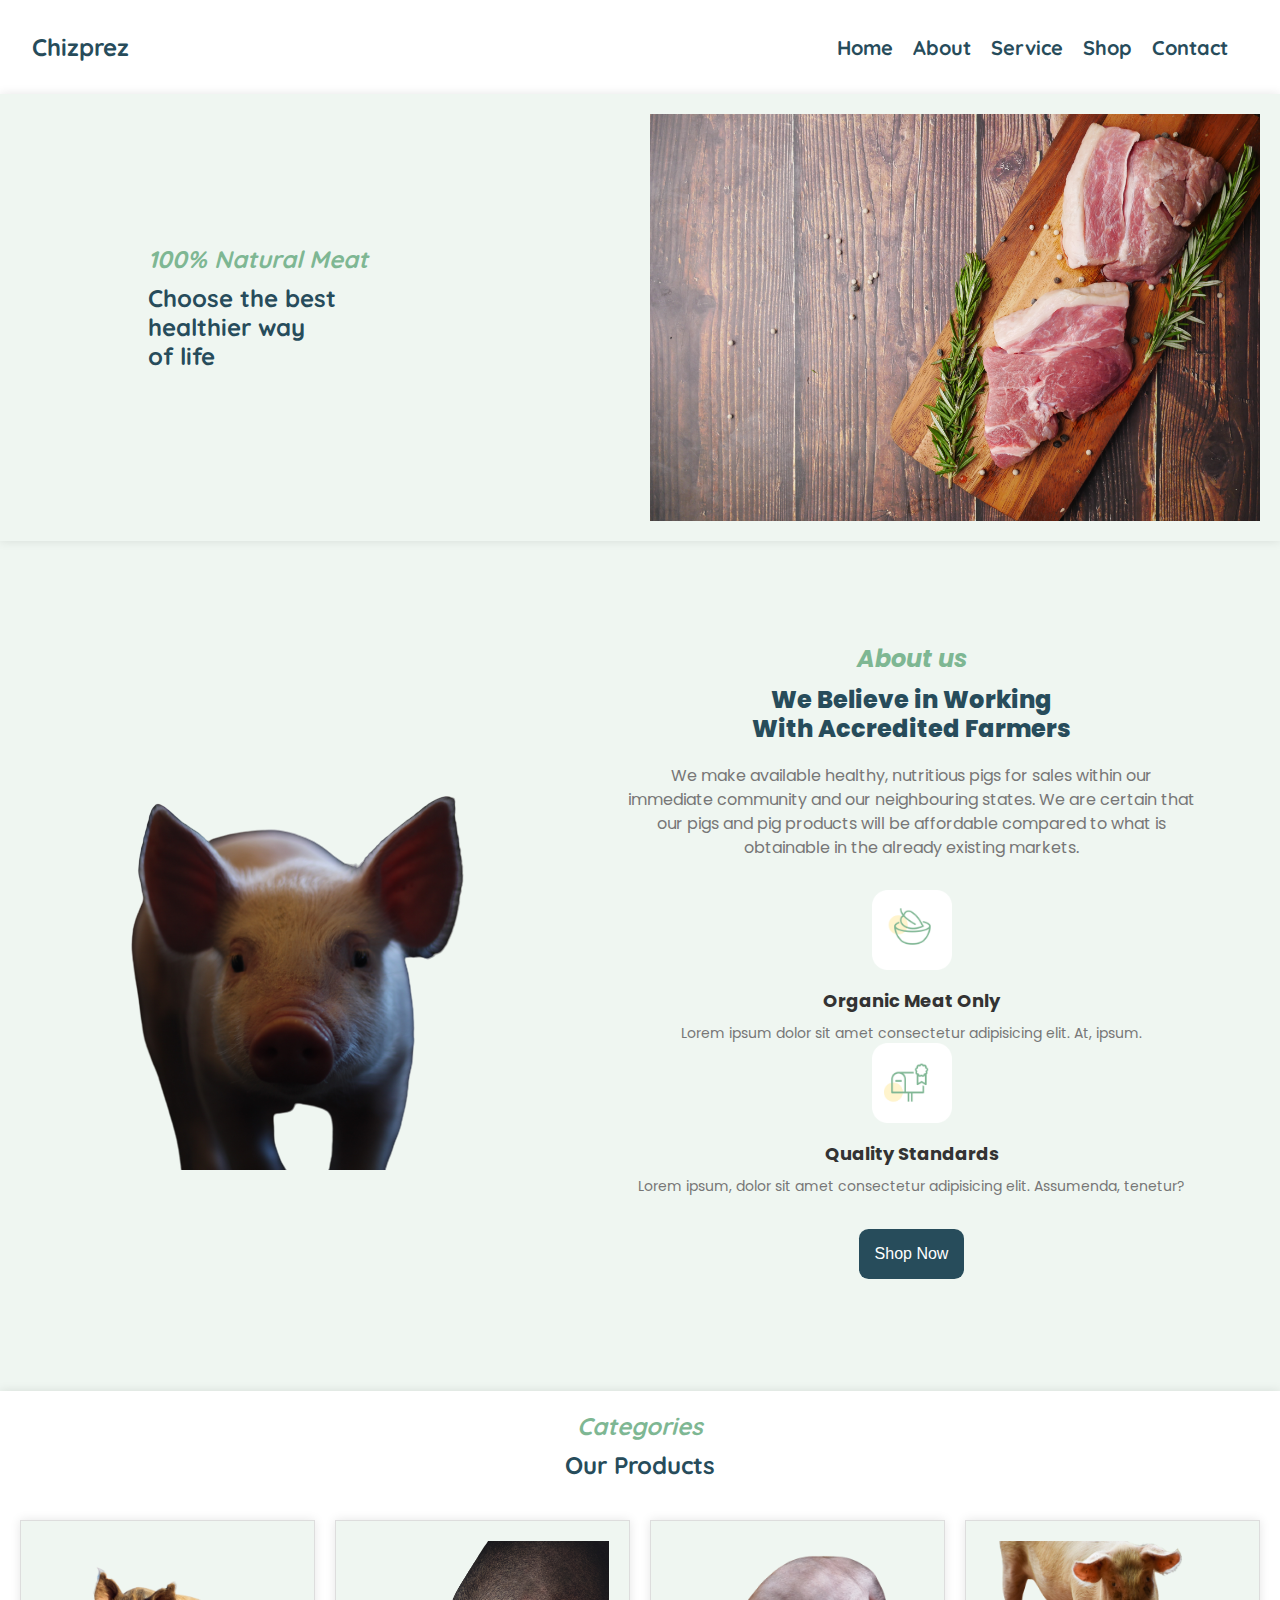
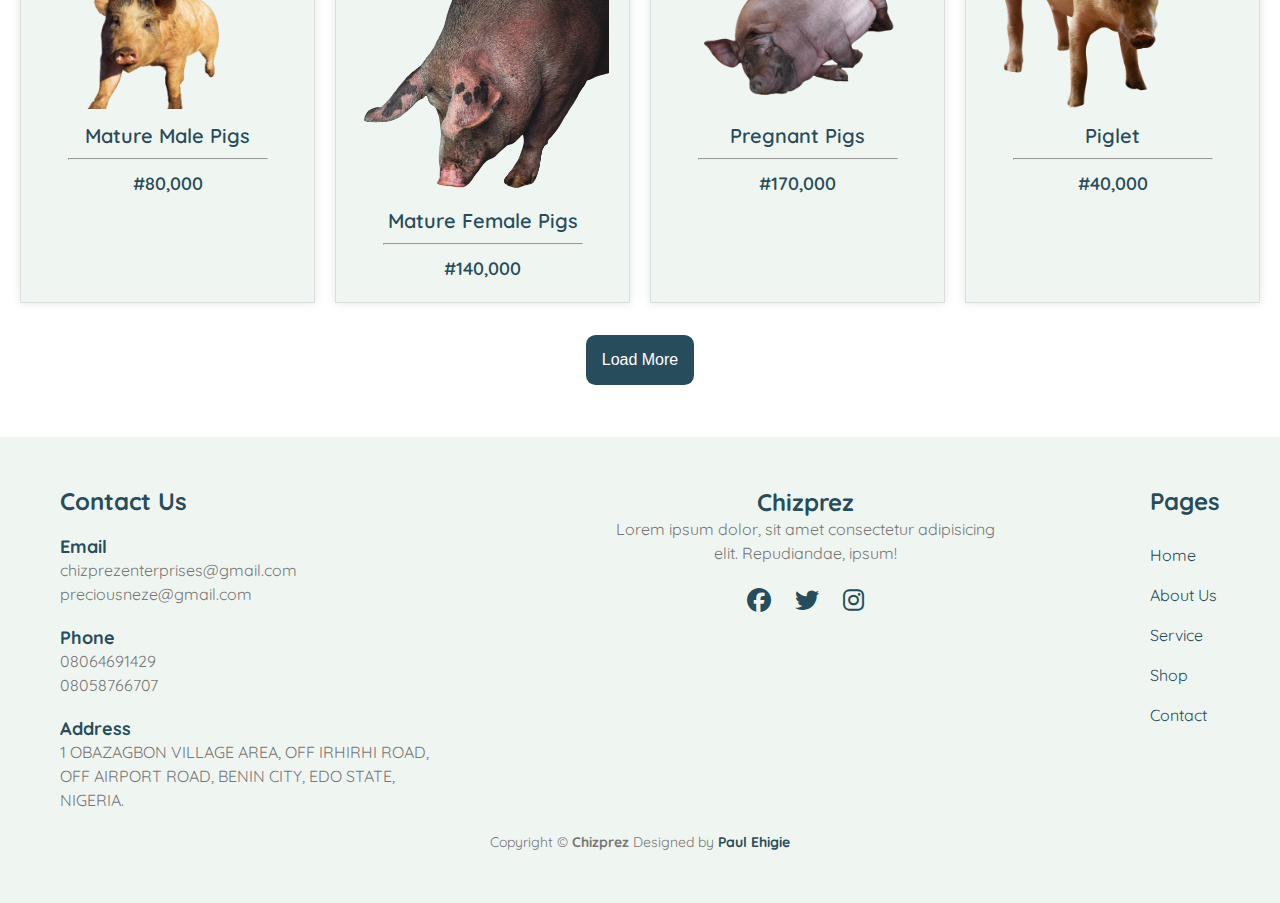
==== index.html @ 5b562388 "pushing the codes to the repo" ====
<!DOCTYPE html>
<html lang="en">
  <head>
    <meta charset="UTF-8" />
    <meta name="viewport" content="width=device-width, initial-scale=1.0" />
    <title>Chizprez</title>
    <link
      rel="stylesheet"
      href="https://cdnjs.cloudflare.com/ajax/libs/font-awesome/6.4.0/css/all.min.css"
    />

    <link rel="stylesheet" href="styles/style.css" />
  </head>
  <body>
    <!-- Navbar -->
    <div class="nav-container">
      <header>
        <nav>
          <div class="logo">
            <h3>Chizprez</h3>
          </div>

          <div class="menu">
            <ul class="menu-links">
              <li><a href="#">Home</a></li>
              <li><a href="#">About</a></li>
              <li><a href="#">Service</a></li>
              <li><a href="#">Shop</a></li>
              <li><a href="#">Contact</a></li>
            </ul>
          </div>

          <div class="hamburger-menu">
            <span class="bar"></span>
            <span class="bar"></span>
            <span class="bar"></span>
          </div>
        </nav>
      </header>
    </div>

    <!-- Hero Section -->
    <div class="hero-container">
      <div class="hero">
        <div class="text">
          <h4>100% Natural Meat</h4>
          <h2>
            Choose the best <br />
            healthier way <br />
            of life
          </h2>
        </div>

        <img src="./Images/pig 7.jpg" alt="">
      </div>
    </div>

    <!-- About Us Section -->
    <div class="about-container">
      <img src="./Images/photo.png" alt="pig" />

      <div class="about-text">
        <h4>About us</h4>
        <h2>
          We Believe in Working <br />
          With Accredited Farmers
        </h2>
        <p>
          We make available healthy, nutritious pigs for sales within our <br />
          immediate community and our neighbouring states. We are certain that
          <br />
          our pigs and pig products will be affordable compared to what is
          <br />
          obtainable in the already existing markets.
        </p>

        <div class="more-info">
          <div class="info">
            <img src="./Images/Icon.png" alt="icon" />
            <h5>Organic Meat Only</h5>
            <p>
              Lorem ipsum dolor sit amet consectetur adipisicing elit. At,
              ipsum.
            </p>
          </div>

          <div class="info">
            <img src="./Images/Icon (1).png" alt="icon" />
            <h5>Quality Standards</h5>
            <p>
              Lorem ipsum, dolor sit amet consectetur adipisicing elit.
              Assumenda, tenetur?
            </p>
          </div>
        </div>

        <button>Shop Now</button>
      </div>
    </div>

    <!-- Products Section -->
    <div class="product-container">
      <h4>Categories</h4>
      <h2>Our Products</h2>

      <div class="card-container">
        <div class="card">
          <img src="./Images/photo 4.png" alt="image" />
          <h6>Mature Male Pigs</h6>
          <hr />
          <p>#80,000</p>
        </div>

        <div class="card">
          <img src="./Images/photo 3.png" alt="image" />
          <h6>Mature Female Pigs</h6>
          <hr />
          <p>#140,000</p>
        </div>

        <div class="card">
          <img src="./Images/photo 2.png" alt="image" />
          <h6>Pregnant Pigs</h6>
          <hr />
          <p>#170,000</p>
        </div>

        <div class="card">
          <img src="./Images/photo 1.png" alt="image" />
          <h6>Piglet</h6>
          <hr />
          <p>#40,000</p>
        </div>
      </div>

      <button>Load More</button>
    </div>

    <!-- Footer Section -->
    <footer>
      <div class="footer-container">
        <div class="footer-info">
          <h2>Contact Us</h2>

          <div class="detail">
            <h5>Email</h5>
            <p>chizprezenterprises@gmail.com <br> preciousneze@gmail.com</p>
          </div>

          <div class="detail">
            <h5>Phone</h5>
            <p>08064691429 <br>08058766707</p>
          </div>

          <div class="detail">
            <h5>Address</h5>
            <p>
              1 OBAZAGBON VILLAGE AREA, OFF IRHIRHI ROAD, <br> OFF AIRPORT ROAD,
              BENIN CITY, EDO STATE, NIGERIA.
            </p> 
          </div>
        </div>

        <div class="social-icon">
            <div class="logo">
            <h3>Chizprez</h3>
          </div>

          <p>Lorem ipsum dolor, sit amet consectetur adipisicing elit. Repudiandae, ipsum!</p>

          <div class="icon">
            <span><i class="fa-brands fa-facebook"></i></span>
            <span><i class="fa-brands fa-twitter"></i></span>
            <span><i class="fa-brands fa-instagram"></i></span>
          </div>
        </div>

        <div class="pages">
            <h2>Pages</h2>
            <p><a href="#">Home</a></p>
            <p><a href="#">About Us</a></p>
            <p><a href="#">Service</a></p>
            <p><a href="#">Shop</a></p>
            <p><a href="#">Contact</a></p>
        </div>
      </div>

      <div class="copyright">
        <p>Copyright &copy; <span>Chizprez</span> Designed by <span><a href="https://www.linkedin.com/in/paulehigie">Paul Ehigie</a></span></p>
    </div>
    </footer>

    <script src="index.js"></script>
  </body>
</html>
---- styles/style.css ----
@import url("https://fonts.googleapis.com/css2?family=Montserrat:ital,wght@1,300&family=Poppins:wght@300;500&family=Quicksand&display=swap");

* {
  margin: 0;
  padding: 0;
  box-sizing: border-box;
}

:root {
  --darkgray: #274c5b;
  --white: hsl(0, 0%, 100%);
  --lightash: #7eb793;
  --lightpurple: #d4d4de;
  --gray: #525c60;
  --lightgray: #eff6f1;
}

a {
  text-decoration: none;
}

body {
  color: var(--white);
  font-family: "Quicksand", sans-serif;
  background-color: var(--white);
}

/* Nabar Section Styling */
  .nav-container {
    background-color: var(--white);
    color: var(--darkgray);
    padding: 2rem;
  }
  
  nav {
    display: flex;
    justify-content: space-between;
    align-items: center;
  }
  
  .logo h3 {
    font-size: 24px;
    font-weight: bold;
  }
  
  .menu ul {
    list-style: none;
    display: flex;
  }
  
  .menu li {
    margin-right: 20px;
  }
  
  .menu a {
    text-decoration: none;
    color: var(--darkgray);
    font-weight: bold;
    font-size: 20px;
  }

  .hamburger-menu {
    display: none;
    cursor: pointer;
  }
  
  .hamburger-menu .bar {
    width: 25px;
    height: 3px;
    margin: 5px;
    background-color: #333;
    transition: all 0.3s ease-in-out;
    display: block;
  }

  /* Hero Section Styling */
 .hero-container {
    display: grid;
    place-items: center;
}

.hero {
    display: grid;
    grid-template-columns: 1fr 1fr;
    background-color: var(--lightgray);
    gap: 20px;
    padding: 20px;
    box-shadow: 0 0 10px rgba(0, 0, 0, 0.1);
}

.hero img {
    width: 100%;
    height: auto;
}

.text {
    display: flex;
    flex-direction: column;
    justify-content: center;
    margin-left: 8rem;
}

h4 {
    font-size: 24px;
    color: var(--lightash);
    font-style: italic;
    margin-bottom: 10px;
}

h2 {
    font-size: 46px;
    font-weight: 900;
    line-height: 1.2;
    color: var(--darkgray);
} 


/* About Us Section Styling */
.about-container {
    display: flex;
    align-items: center;
    margin: 0 auto;
    padding: 5rem 1rem;
    background-color: var(--lightgray);
    box-shadow: 0 0 10px rgba(0, 0, 0, 0.1);
    font-family: "Poppins", sans-serif;
}

 img {
    max-width: 100%;
    height: auto;
}

.about-text {
    text-align: center;
    margin-top: 20px;
}

.about-text h4 {
    font-size: 24px;
    font-style: italic;
    color: var(--lightash);
    margin-bottom: 10px;
}

h2 {
    font-size: 36px;
    font-weight: bold;
    line-height: 1.2;
    color: var(--darkgray);
    margin-bottom: 20px;
}

p {
    font-size: 16px;
    color: #777;
    line-height: 1.5;
}

.more-info {
    /* display: flex; */
    justify-content: space-around;
    margin-top: 30px;
}

.info {
    text-align: center;
}

.info img {
    max-width: 80px;
    height: auto;
    margin-bottom: 10px;
}

.info h5 {
    font-size: 18px;
    font-weight: bold;
    color: #333;
    margin-bottom: 10px;
}

.info p {
    font-size: 14px;
    color: #777;
    line-height: 1.4;
}

button {
    padding: 1rem;
    background-color: var(--darkgray);
    color: var(--white);
    border: none;
    border-radius: .6rem;
    margin: 2rem 0;
    font-size: 16px;
    cursor: pointer;
}

/* Product Section Styling */
.product-container {
    display: flex;
    flex-direction: column;
    align-items: center;
    margin: 0 auto;
    padding: 20px;
    background-color: #fff;
    box-shadow: 0 0 10px rgba(0, 0, 0, 0.1);
    text-align: center;
}

h4 {
    font-size: 24px;
    font-style: italic;
    color: var(--lightash);
    margin-bottom: 10px;
}

h2 {
    font-size: 36px;
    font-weight: 800;
    color: var(--darkgray);
    margin-bottom: 20px;
}

.card-container {
    display: flex;
    flex-wrap: wrap;
    justify-content: center;
    gap: 20px;
    margin-top: 20px;
}

.card {
    flex: 1;
    max-width: 300px;
    background-color: var(--lightgray);
    border: 1px solid #ddd;
    box-shadow: 0 0 10px rgba(0, 0, 0, 0.1);
    text-align: center;
    padding: 20px;
}

.card img {
    max-width: 100%;
    height: auto;
    margin-bottom: 10px;
}

h6 {
    font-size: 20px;
    color: var(--darkgray);
    margin-bottom: 10px;
    font-weight: 600;
}

hr {
    width: 200px;
    height: 2px;
    background-color: #333;
    margin: 10px auto;
}

.card p {
    font-size: 18px;
    font-weight: 600;
    color: var(--darkgray);
}

button:hover {
    background-color: #555;
}

/* Footer Section Styling */
 footer {
    background-color: var(--lightgray);
    color: var(--darkgray);
    padding: 50px 0;
}

.footer-container {
    display: flex;
    flex-wrap: wrap;
    justify-content: space-between;
    max-width: 1200px;
    margin: 0 auto;
    padding: 0 20px;
}

.footer-info {
    flex: 1;
    max-width: 400px;
}

h2 {
    font-size: 24px;
    margin-bottom: 20px;
}

.detail {
    margin-bottom: 20px;
}

.detail h5 {
    font-size: 18px;
}

.detail p {
    font-size: 16px;
}

.social-icon {
    flex: 1;
    max-width: 400px;
    text-align: center;
}

.logo h3 {
    font-size: 24px;
}

.icon {
    margin-top: 20px;
}

.icon span {
    font-size: 24px;
    margin: 0 10px;
    color: var(--darkgray);
    cursor: pointer;
}

.copyright {
    flex: 1;
    text-align: center;
}

.copyright p {
    font-size: 14px;
}

.copyright span {
    font-weight: bold;
}

.copyright span a {
    color: var(--darkgray);
}

.pages a {
    color: var(--darkgray);
    line-height: 2.5rem;
}

  
  @media screen and (max-width: 768px) {
    .menu ul {
      flex-direction: column;
      text-align: center;
    }
  
    .menu li {
      margin-bottom: 10px;
      margin-right: 0;
    }

    .menu {
        display: none;
        margin: auto;
        flex-direction: column;
        position: absolute;
        top: 70px;
        left: 0;
        right: 0;
        background-color: #fff;
        z-index: 1;
        padding: 20px;
        box-shadow: 0px 0px 10px rgba(0, 0, 0, 0.1);
      }
    
      .menu.show {
        display: flex;
        flex-direction: column;
      }
    
      .menu-links {
        display: flex;
        flex-direction: column;
      }
    
      .hamburger-menu {
        display: block;
        z-index: 100;
      }
    
      .hamburger-menu.active .bar:nth-child(1) {
        transform: translateY(8px) rotate(45deg);
      }
    
      .hamburger-menu.active .bar:nth-child(2) {
        opacity: 0;
      }
    
      .hamburger-menu.active .bar:nth-child(3) {
        transform: translateY(-8px) rotate(-45deg);
      }
    

    .hero {
        grid-template-columns: 1fr;
        text-align: center;
    }

    .text {
        margin: auto;
    }

    .about-container {
        display: flex;
        flex-direction: column;
    }

    .footer-container {
        flex-direction: column;
        align-items: center;
        text-align: center;
    }

    .footer-info,
    .social-icon,
    .copyright {
        margin-bottom: 30px;
        text-align: center;
    }

    .copyright {
        margin-top: 1rem;
    }
  }
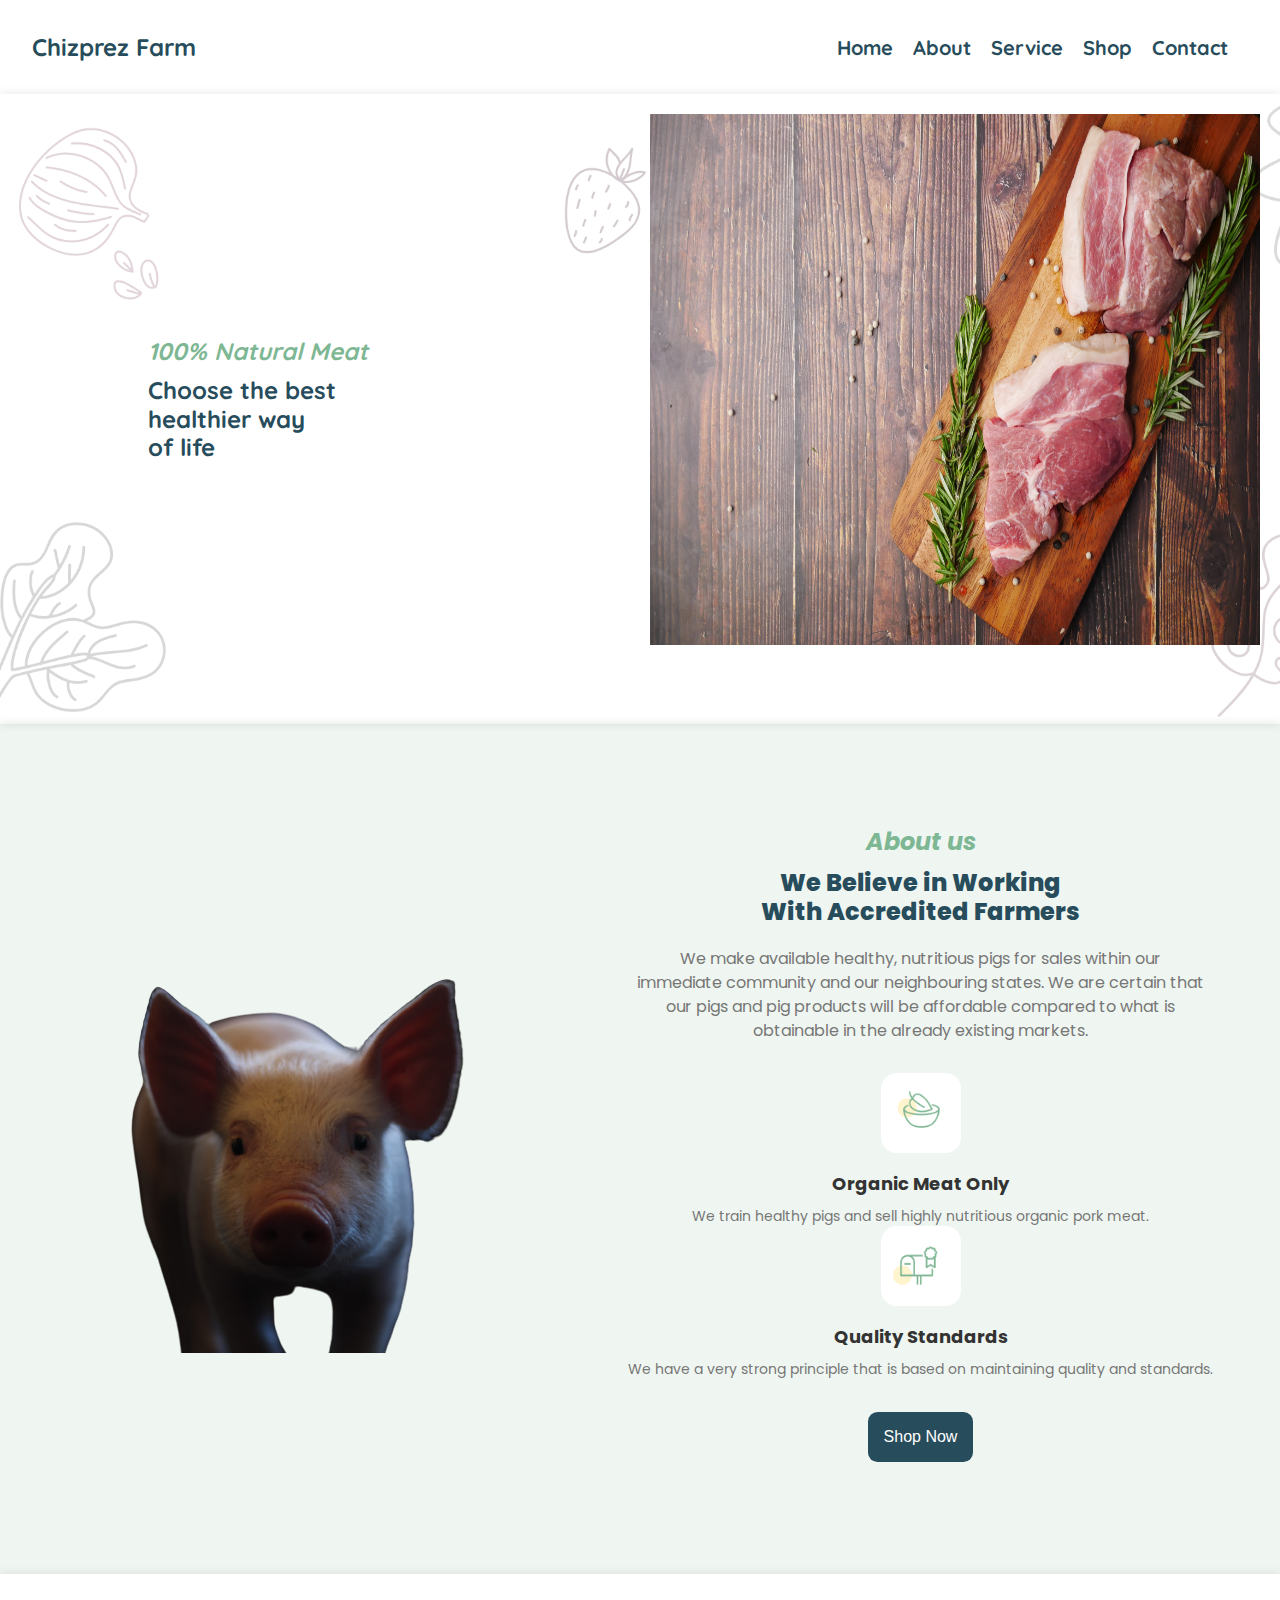
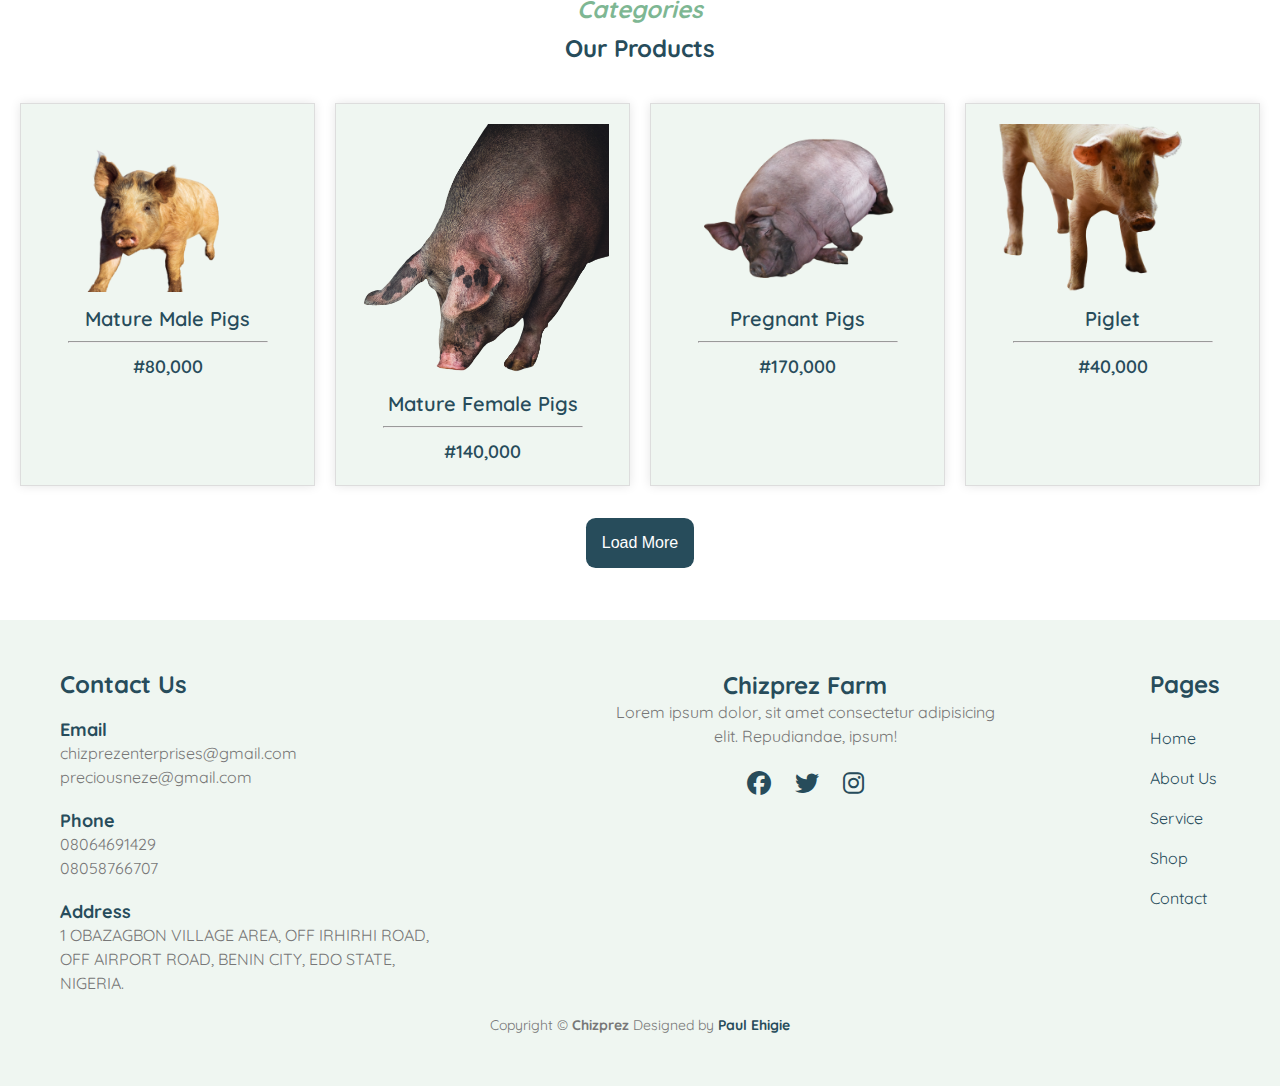
==== commit 014f1984: "making some changes to the landing page" ====
--- a/index.html
+++ b/index.html
@@ -3,7 +3,7 @@
   <head>
     <meta charset="UTF-8" />
     <meta name="viewport" content="width=device-width, initial-scale=1.0" />
-    <title>Chizprez</title>
+    <title>Chizprez Farm</title>
     <link
       rel="stylesheet"
       href="https://cdnjs.cloudflare.com/ajax/libs/font-awesome/6.4.0/css/all.min.css"
@@ -17,7 +17,7 @@
       <header>
         <nav>
           <div class="logo">
-            <h3>Chizprez</h3>
+            <h3>Chizprez Farm</h3>
           </div>
 
           <div class="menu">
@@ -79,8 +79,7 @@
             <img src="./Images/Icon.png" alt="icon" />
             <h5>Organic Meat Only</h5>
             <p>
-              Lorem ipsum dolor sit amet consectetur adipisicing elit. At,
-              ipsum.
+              We train healthy pigs and sell highly nutritious organic pork meat.
             </p>
           </div>
 
@@ -88,8 +87,7 @@
             <img src="./Images/Icon (1).png" alt="icon" />
             <h5>Quality Standards</h5>
             <p>
-              Lorem ipsum, dolor sit amet consectetur adipisicing elit.
-              Assumenda, tenetur?
+              We have a very strong principle that is based on maintaining quality and standards.
             </p>
           </div>
         </div>
@@ -163,7 +161,7 @@
 
         <div class="social-icon">
             <div class="logo">
-            <h3>Chizprez</h3>
+            <h3>Chizprez Farm</h3>
           </div>
 
           <p>Lorem ipsum dolor, sit amet consectetur adipisicing elit. Repudiandae, ipsum!</p>
--- a/styles/style.css
+++ b/styles/style.css
@@ -82,15 +82,20 @@
 .hero {
     display: grid;
     grid-template-columns: 1fr 1fr;
-    background-color: var(--lightgray);
+    background-image: url('../Images/Background.png');
+    background-repeat: no-repeat;
+    background-size: cover;
+    /* background-color: var(--lightgray); */
     gap: 20px;
     padding: 20px;
     box-shadow: 0 0 10px rgba(0, 0, 0, 0.1);
+    width: 100%;
+    height: 70vh;
 }
 
 .hero img {
     width: 100%;
-    height: auto;
+    height: 90%;
 }
 
 .text {
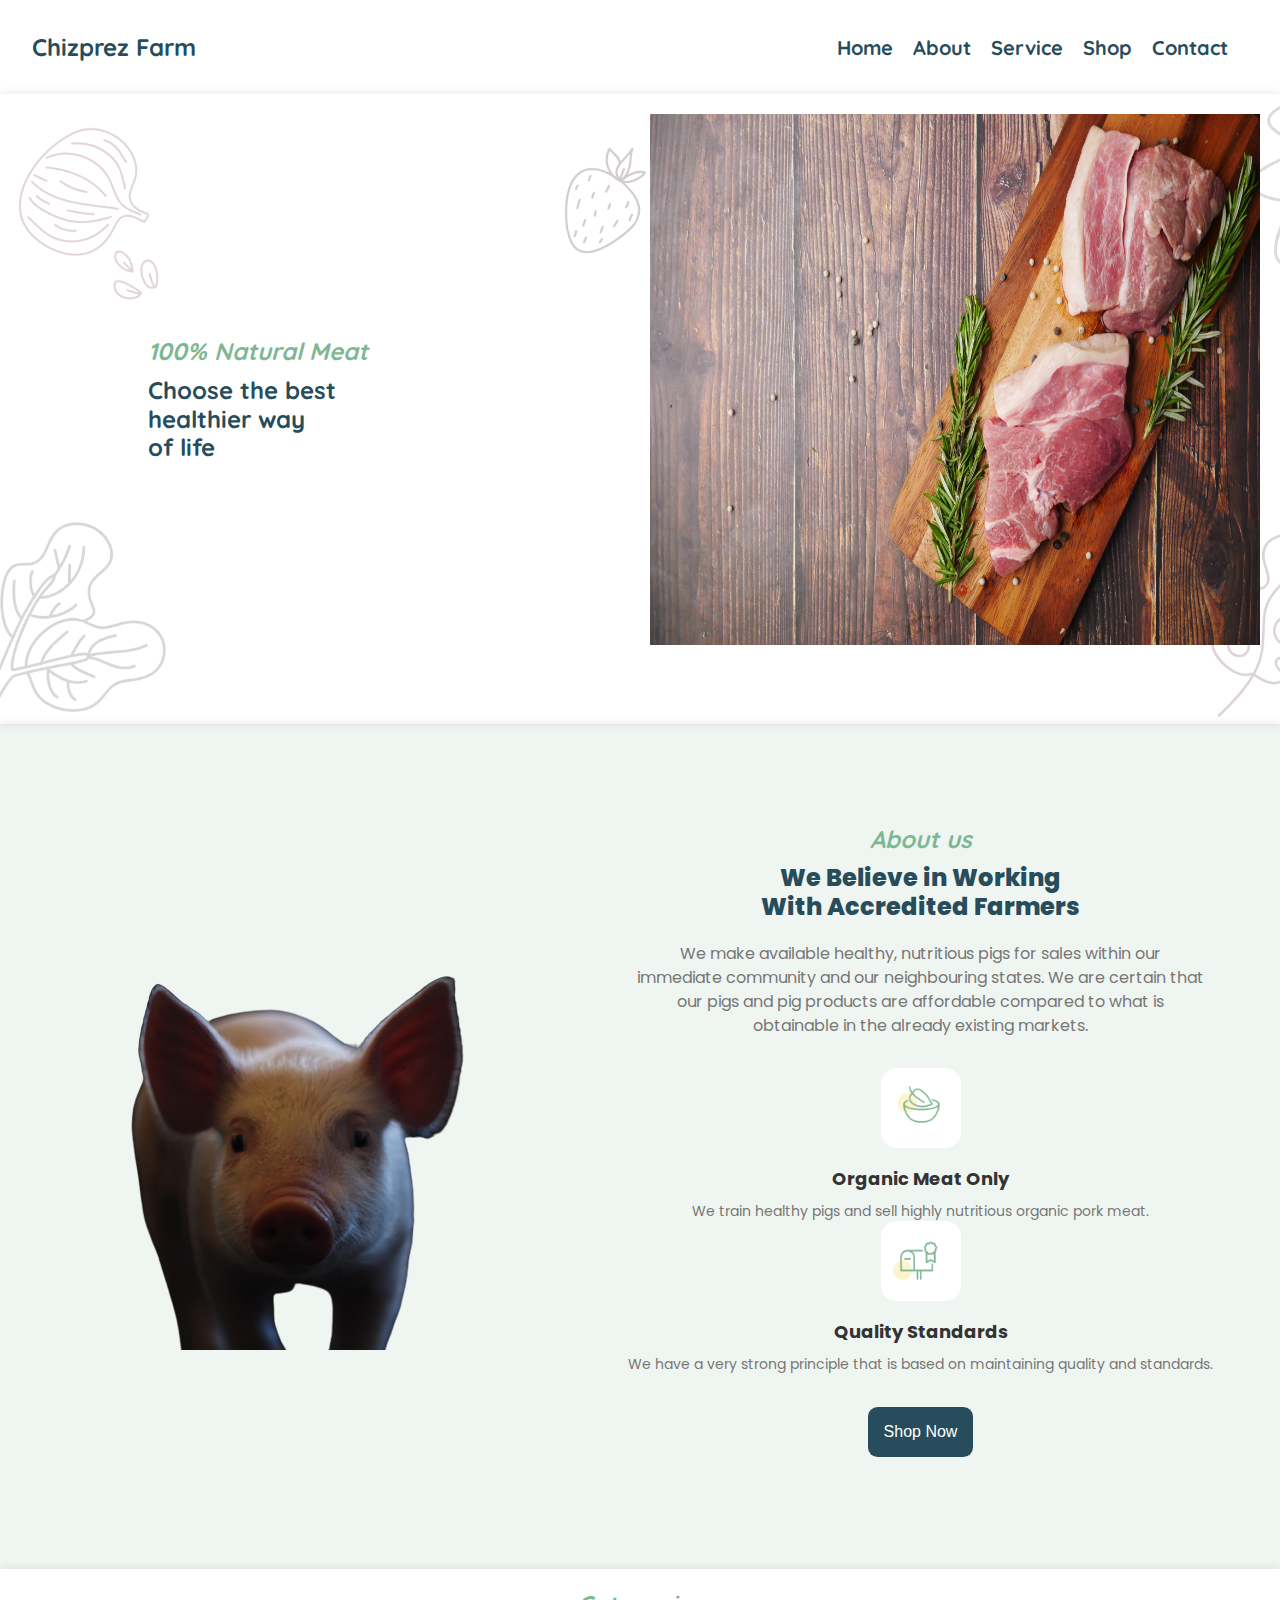
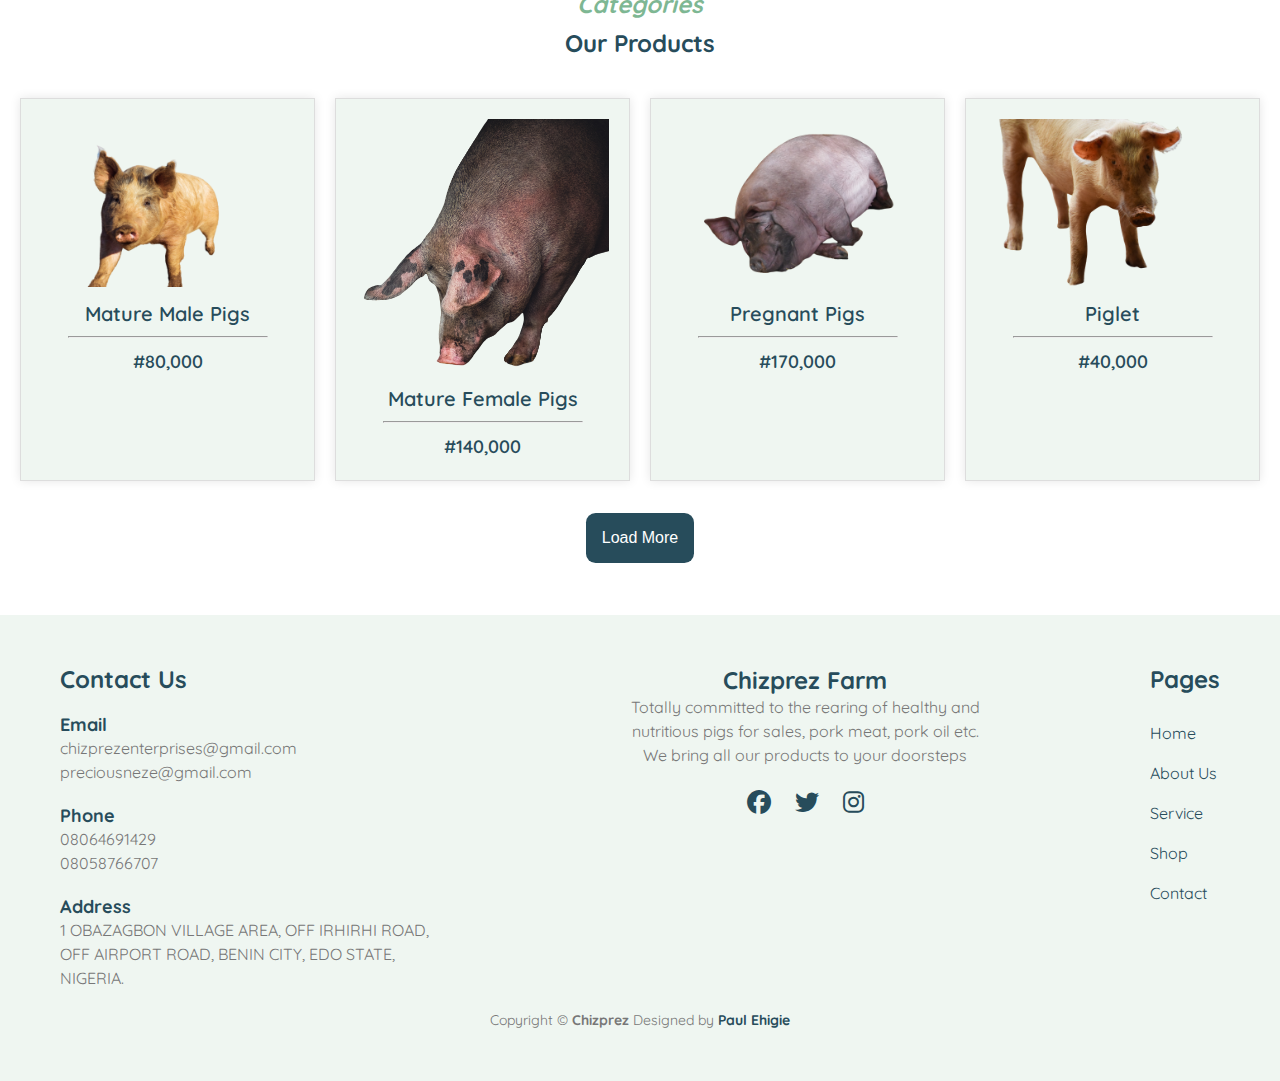
==== commit f77b21cb: "completed the contact page" ====
--- a/index.html
+++ b/index.html
@@ -23,10 +23,10 @@
           <div class="menu">
             <ul class="menu-links">
               <li><a href="#">Home</a></li>
-              <li><a href="#">About</a></li>
-              <li><a href="#">Service</a></li>
+              <li><a href="about.html">About</a></li>
+              <li><a href="services.html">Service</a></li>
               <li><a href="#">Shop</a></li>
-              <li><a href="#">Contact</a></li>
+              <li><a href="contact.html">Contact</a></li>
             </ul>
           </div>
 
@@ -51,7 +51,7 @@
           </h2>
         </div>
 
-        <img src="./Images/pig 7.jpg" alt="">
+        <img src="./Images/pig 7.jpg" alt="" />
       </div>
     </div>
 
@@ -69,7 +69,7 @@
           We make available healthy, nutritious pigs for sales within our <br />
           immediate community and our neighbouring states. We are certain that
           <br />
-          our pigs and pig products will be affordable compared to what is
+          our pigs and pig products are affordable compared to what is
           <br />
           obtainable in the already existing markets.
         </p>
@@ -79,7 +79,8 @@
             <img src="./Images/Icon.png" alt="icon" />
             <h5>Organic Meat Only</h5>
             <p>
-              We train healthy pigs and sell highly nutritious organic pork meat.
+              We train healthy pigs and sell highly nutritious organic pork
+              meat.
             </p>
           </div>
 
@@ -87,7 +88,8 @@
             <img src="./Images/Icon (1).png" alt="icon" />
             <h5>Quality Standards</h5>
             <p>
-              We have a very strong principle that is based on maintaining quality and standards.
+              We have a very strong principle that is based on maintaining
+              quality and standards.
             </p>
           </div>
         </div>
@@ -142,29 +144,36 @@
 
           <div class="detail">
             <h5>Email</h5>
-            <p>chizprezenterprises@gmail.com <br> preciousneze@gmail.com</p>
+            <p>
+              chizprezenterprises@gmail.com <br />
+              preciousneze@gmail.com
+            </p>
           </div>
 
           <div class="detail">
             <h5>Phone</h5>
-            <p>08064691429 <br>08058766707</p>
+            <p>08064691429 <br />08058766707</p>
           </div>
 
           <div class="detail">
             <h5>Address</h5>
             <p>
-              1 OBAZAGBON VILLAGE AREA, OFF IRHIRHI ROAD, <br> OFF AIRPORT ROAD,
-              BENIN CITY, EDO STATE, NIGERIA.
-            </p> 
+              1 OBAZAGBON VILLAGE AREA, OFF IRHIRHI ROAD, <br />
+              OFF AIRPORT ROAD, BENIN CITY, EDO STATE, NIGERIA.
+            </p>
           </div>
         </div>
 
         <div class="social-icon">
-            <div class="logo">
+          <div class="logo">
             <h3>Chizprez Farm</h3>
           </div>
 
-          <p>Lorem ipsum dolor, sit amet consectetur adipisicing elit. Repudiandae, ipsum!</p>
+          <p>
+            Totally committed to the rearing of healthy and nutritious pigs for
+            sales, pork meat, pork oil etc. <br />
+            We bring all our products to your doorsteps
+          </p>
 
           <div class="icon">
             <span><i class="fa-brands fa-facebook"></i></span>
@@ -174,18 +183,25 @@
         </div>
 
         <div class="pages">
-            <h2>Pages</h2>
-            <p><a href="#">Home</a></p>
-            <p><a href="#">About Us</a></p>
-            <p><a href="#">Service</a></p>
-            <p><a href="#">Shop</a></p>
-            <p><a href="#">Contact</a></p>
+          <h2>Pages</h2>
+          <p><a href="#">Home</a></p>
+          <p><a href="about.html">About Us</a></p>
+          <p><a href="services.html">Service</a></p>
+          <p><a href="#">Shop</a></p>
+          <p><a href="contact.html">Contact</a></p>
         </div>
       </div>
 
       <div class="copyright">
-        <p>Copyright &copy; <span>Chizprez</span> Designed by <span><a href="https://www.linkedin.com/in/paulehigie">Paul Ehigie</a></span></p>
-    </div>
+        <p>
+          Copyright &copy; <span>Chizprez</span> Designed by
+          <span
+            ><a href="https://www.linkedin.com/in/paulehigie"
+              >Paul Ehigie</a
+            ></span
+          >
+        </p>
+      </div>
     </footer>
 
     <script src="index.js"></script>
--- a/styles/style.css
+++ b/styles/style.css
@@ -85,7 +85,6 @@
     background-image: url('../Images/Background.png');
     background-repeat: no-repeat;
     background-size: cover;
-    /* background-color: var(--lightgray); */
     gap: 20px;
     padding: 20px;
     box-shadow: 0 0 10px rgba(0, 0, 0, 0.1);
@@ -109,6 +108,7 @@
     font-size: 24px;
     color: var(--lightash);
     font-style: italic;
+    font-family: "Quicksand", sans-serif;
     margin-bottom: 10px;
 }
 
@@ -144,6 +144,7 @@
 .about-text h4 {
     font-size: 24px;
     font-style: italic;
+    font-family: "Quicksand", sans-serif;
     color: var(--lightash);
     margin-bottom: 10px;
 }
@@ -163,7 +164,6 @@
 }
 
 .more-info {
-    /* display: flex; */
     justify-content: space-around;
     margin-top: 30px;
 }
@@ -219,6 +219,7 @@
     font-style: italic;
     color: var(--lightash);
     margin-bottom: 10px;
+    font-family: "Quicksand", sans-serif;
 }
 
 h2 {
@@ -442,4 +443,9 @@
         margin-top: 1rem;
     }
   }
-  +  
+  @media screen and (max-width:600px) {
+    .social-icon p {
+        line-height: 1.6rem;
+    }
+  }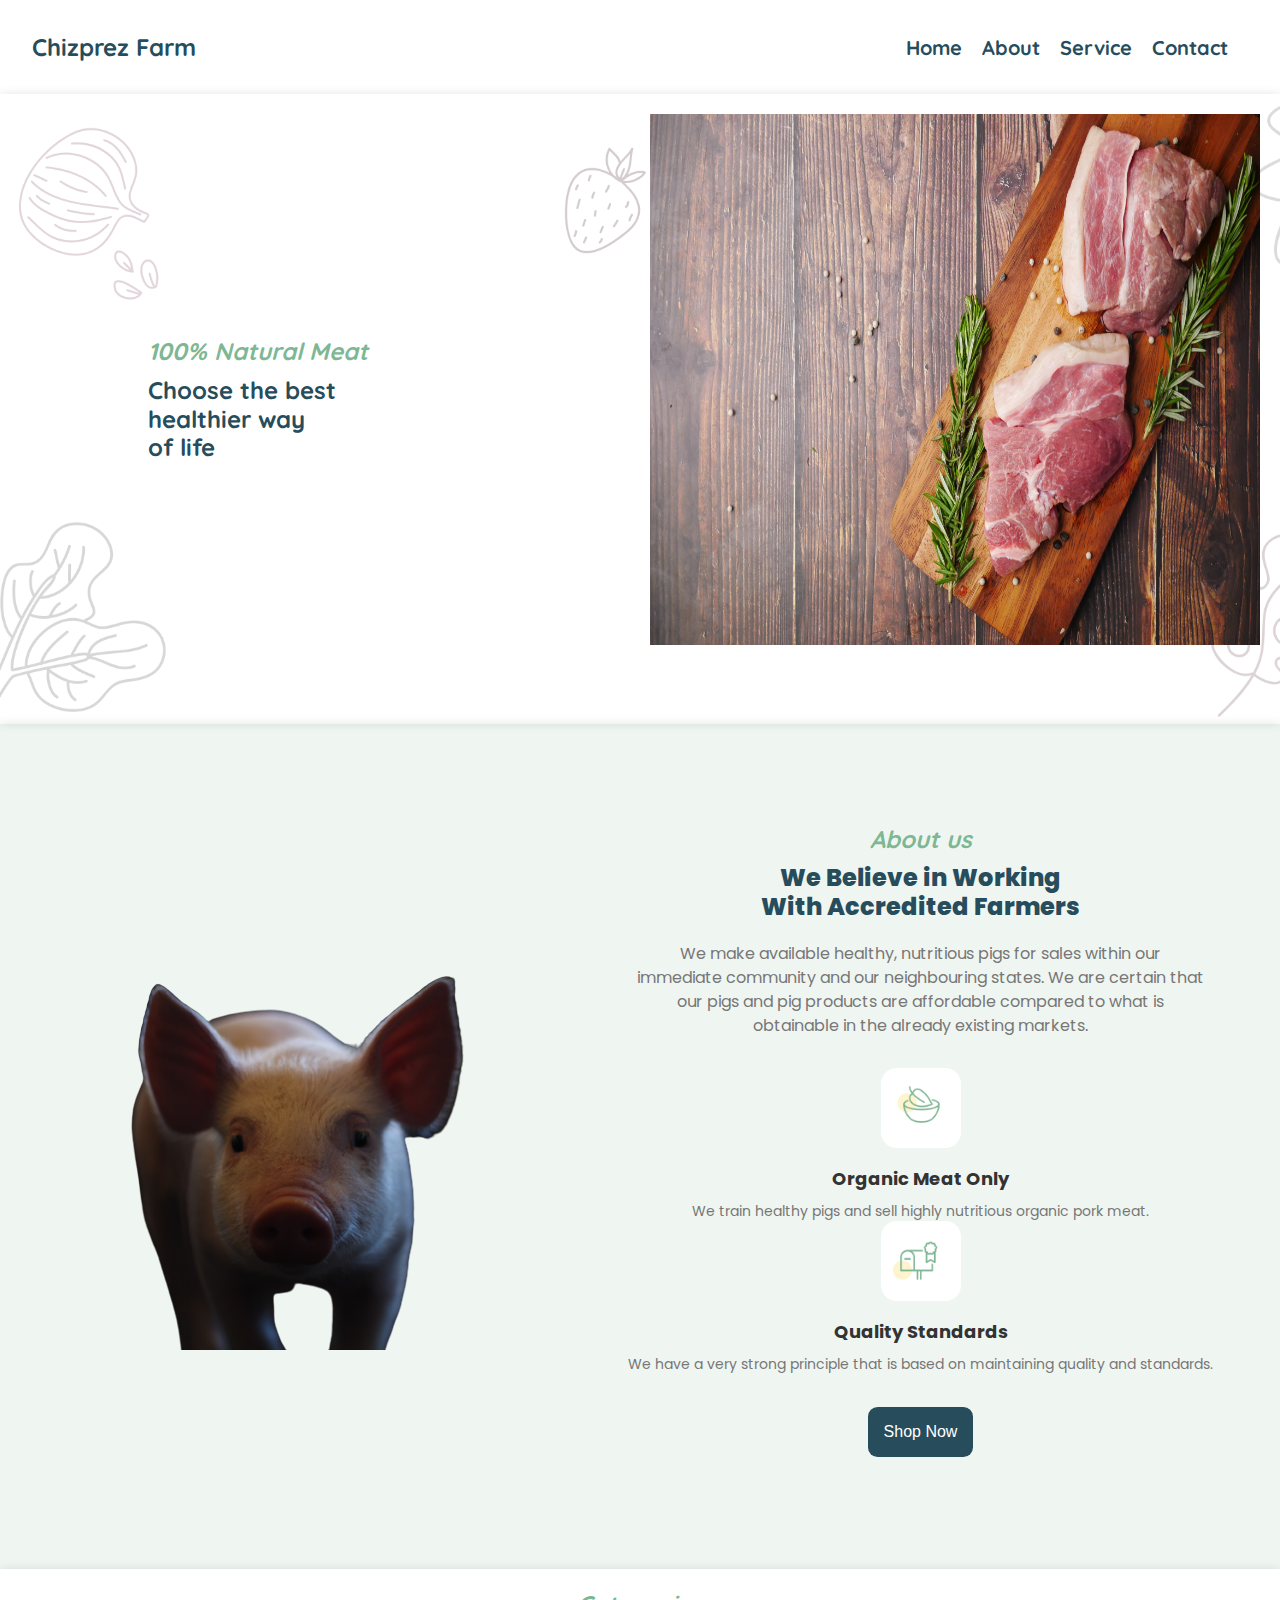
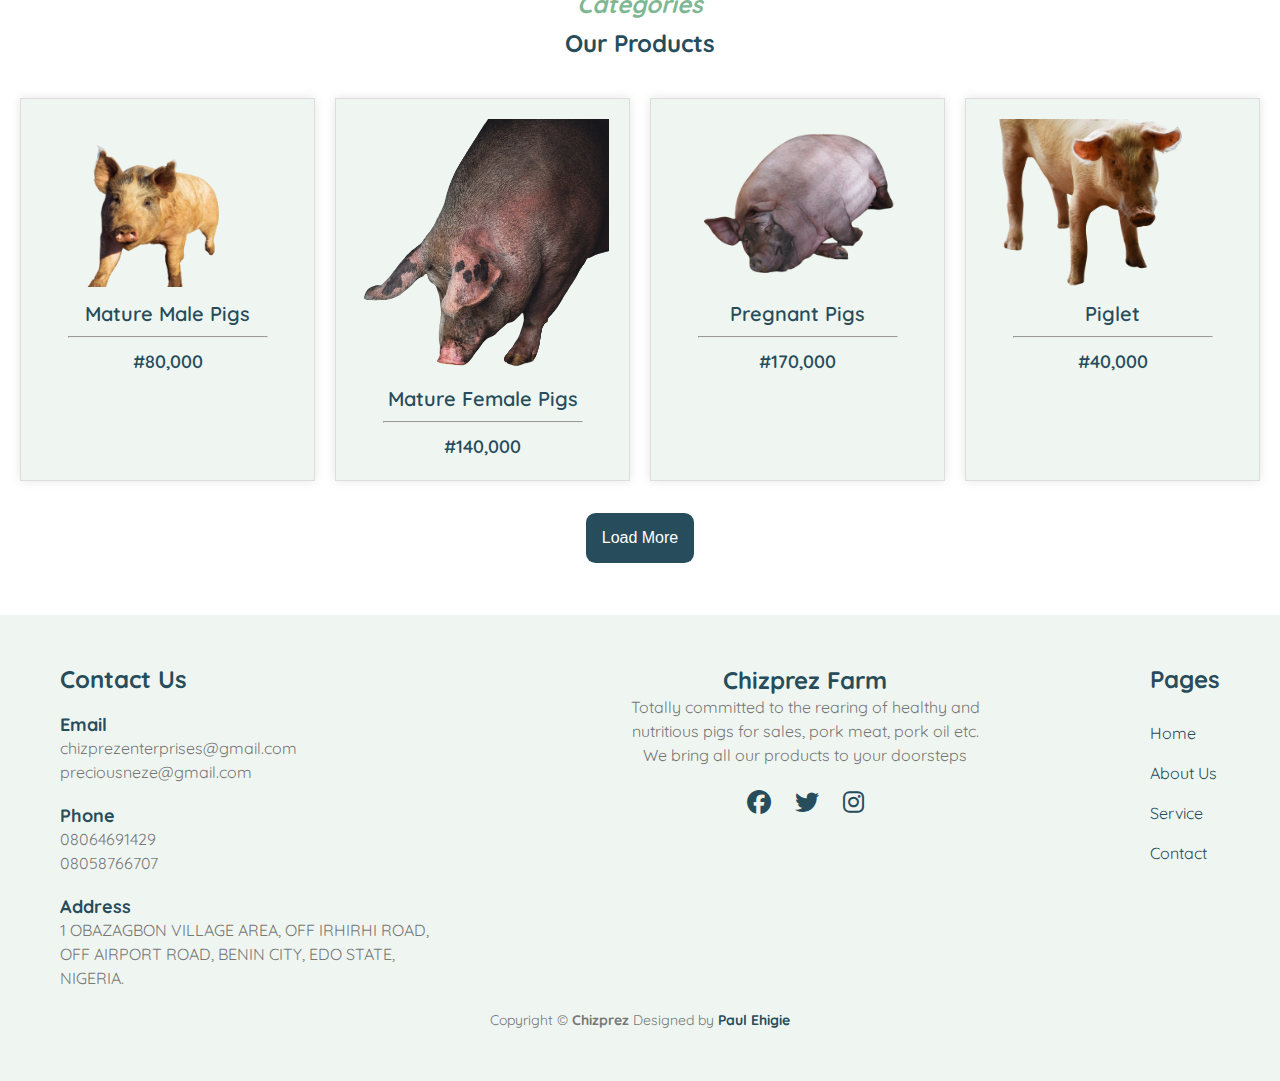
==== commit 111d43d8: "made some changes to the service page" ====
--- a/index.html
+++ b/index.html
@@ -25,7 +25,6 @@
               <li><a href="#">Home</a></li>
               <li><a href="about.html">About</a></li>
               <li><a href="services.html">Service</a></li>
-              <li><a href="#">Shop</a></li>
               <li><a href="contact.html">Contact</a></li>
             </ul>
           </div>
@@ -187,7 +186,6 @@
           <p><a href="#">Home</a></p>
           <p><a href="about.html">About Us</a></p>
           <p><a href="services.html">Service</a></p>
-          <p><a href="#">Shop</a></p>
           <p><a href="contact.html">Contact</a></p>
         </div>
       </div>
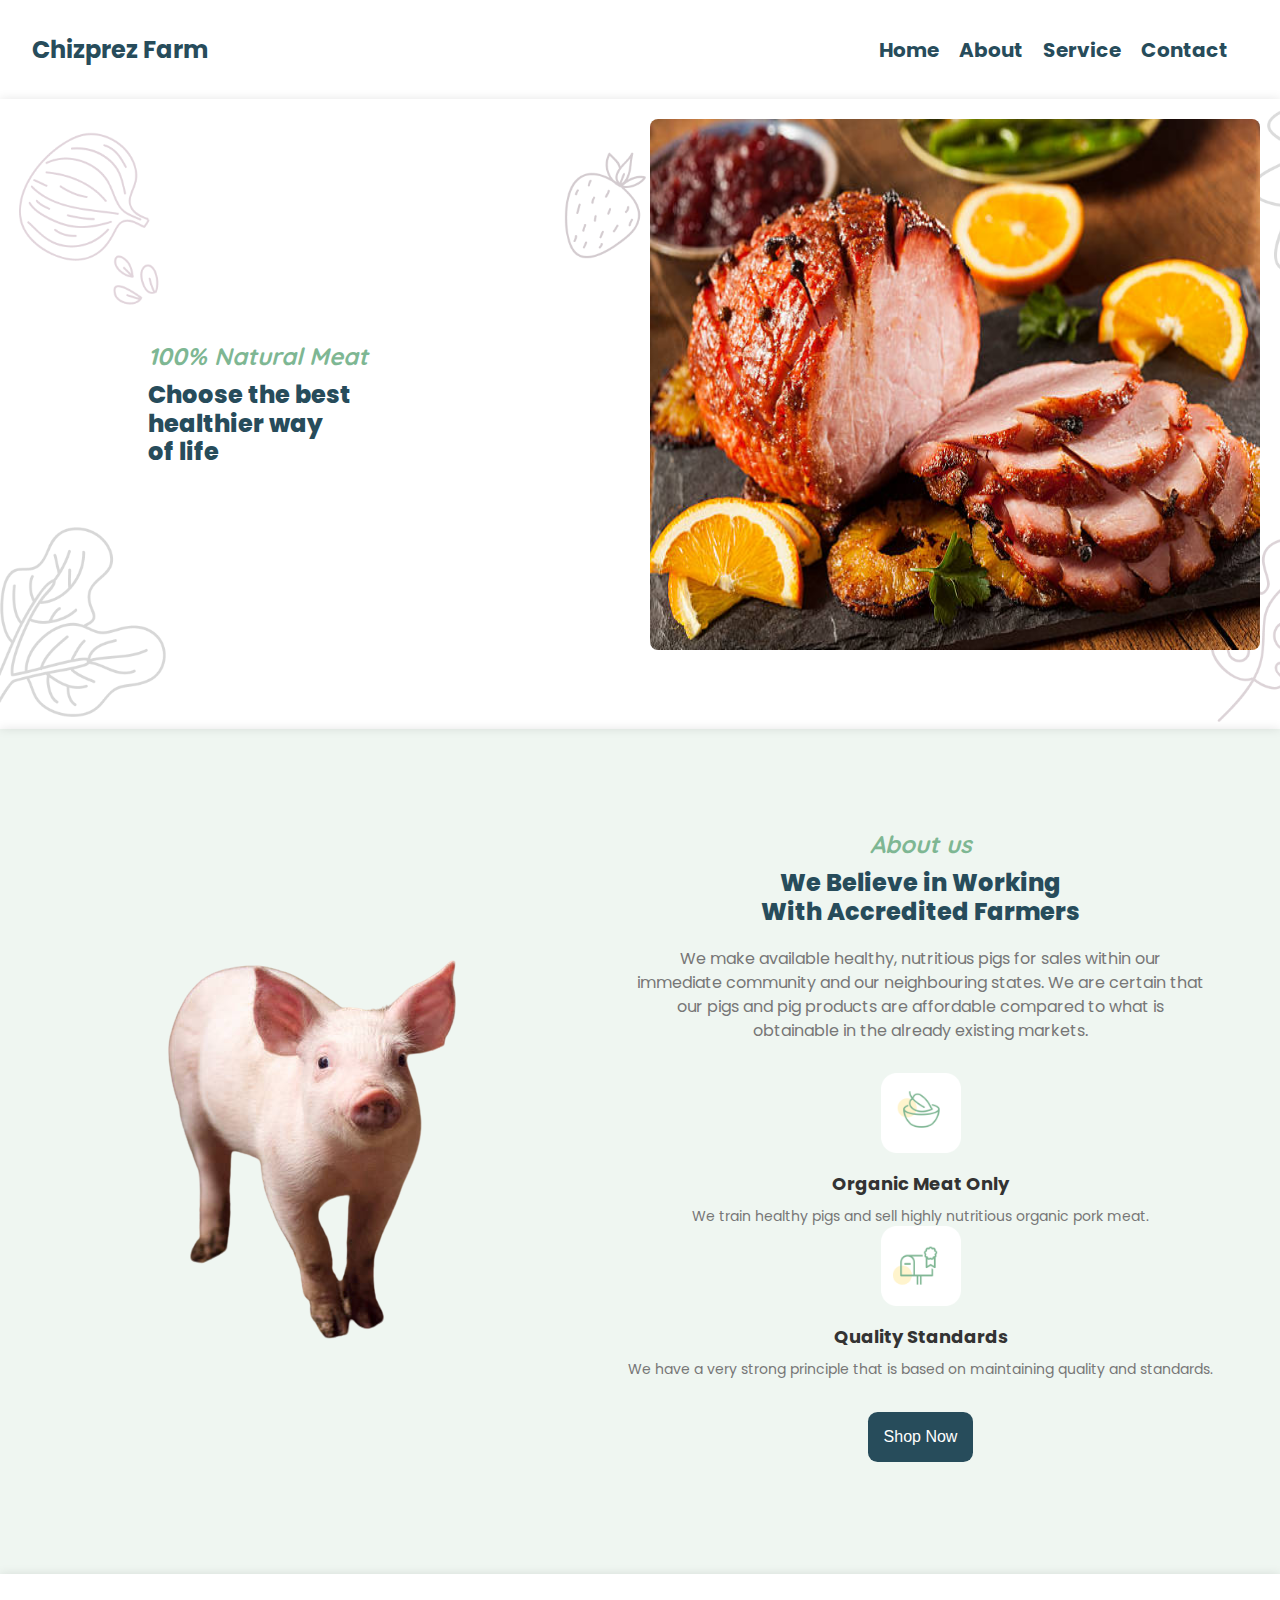
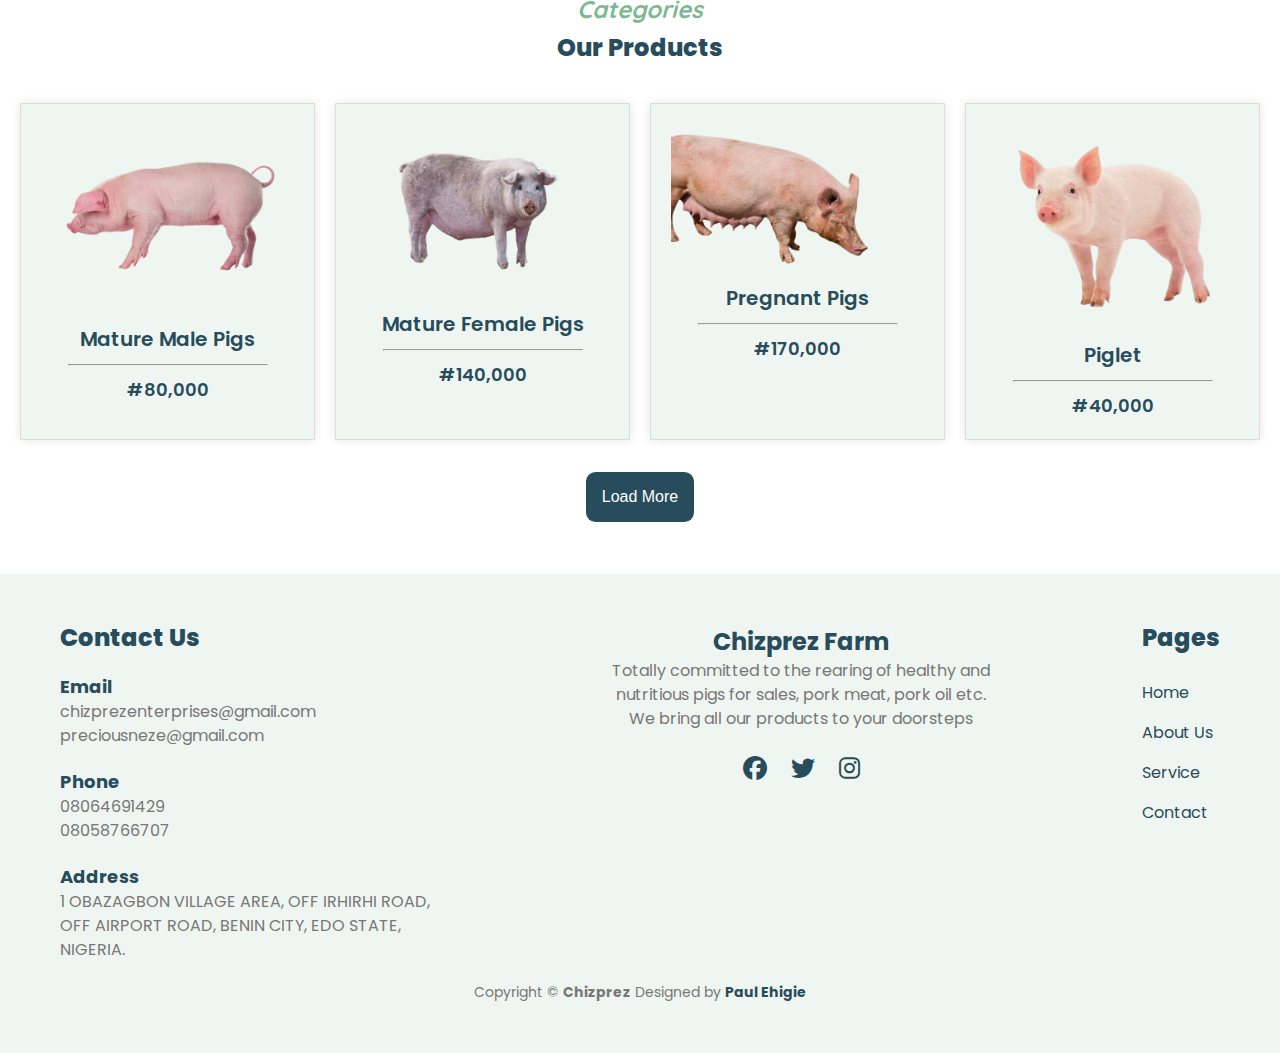
==== commit 89bdcade: "made final touches to the website" ====
--- a/index.html
+++ b/index.html
@@ -132,7 +132,7 @@
         </div>
       </div>
 
-      <button>Load More</button>
+      <button><a href="services.html">Load More</a></button>
     </div>
 
     <!-- Footer Section -->
--- a/styles/style.css
+++ b/styles/style.css
@@ -21,7 +21,7 @@
 
 body {
   color: var(--white);
-  font-family: "Quicksand", sans-serif;
+  font-family: "Poppins", sans-serif;
   background-color: var(--white);
 }
 
@@ -95,6 +95,7 @@
 .hero img {
     width: 100%;
     height: 90%;
+    border-radius: .5rem;
 }
 
 .text {
@@ -200,6 +201,10 @@
     margin: 2rem 0;
     font-size: 16px;
     cursor: pointer;
+}
+
+button a {
+    color: var(--white);
 }
 
 /* Product Section Styling */
@@ -445,6 +450,11 @@
   }
   
   @media screen and (max-width:600px) {
+
+    .hero img {
+        margin-top: -1rem;
+    }
+
     .social-icon p {
         line-height: 1.6rem;
     }
